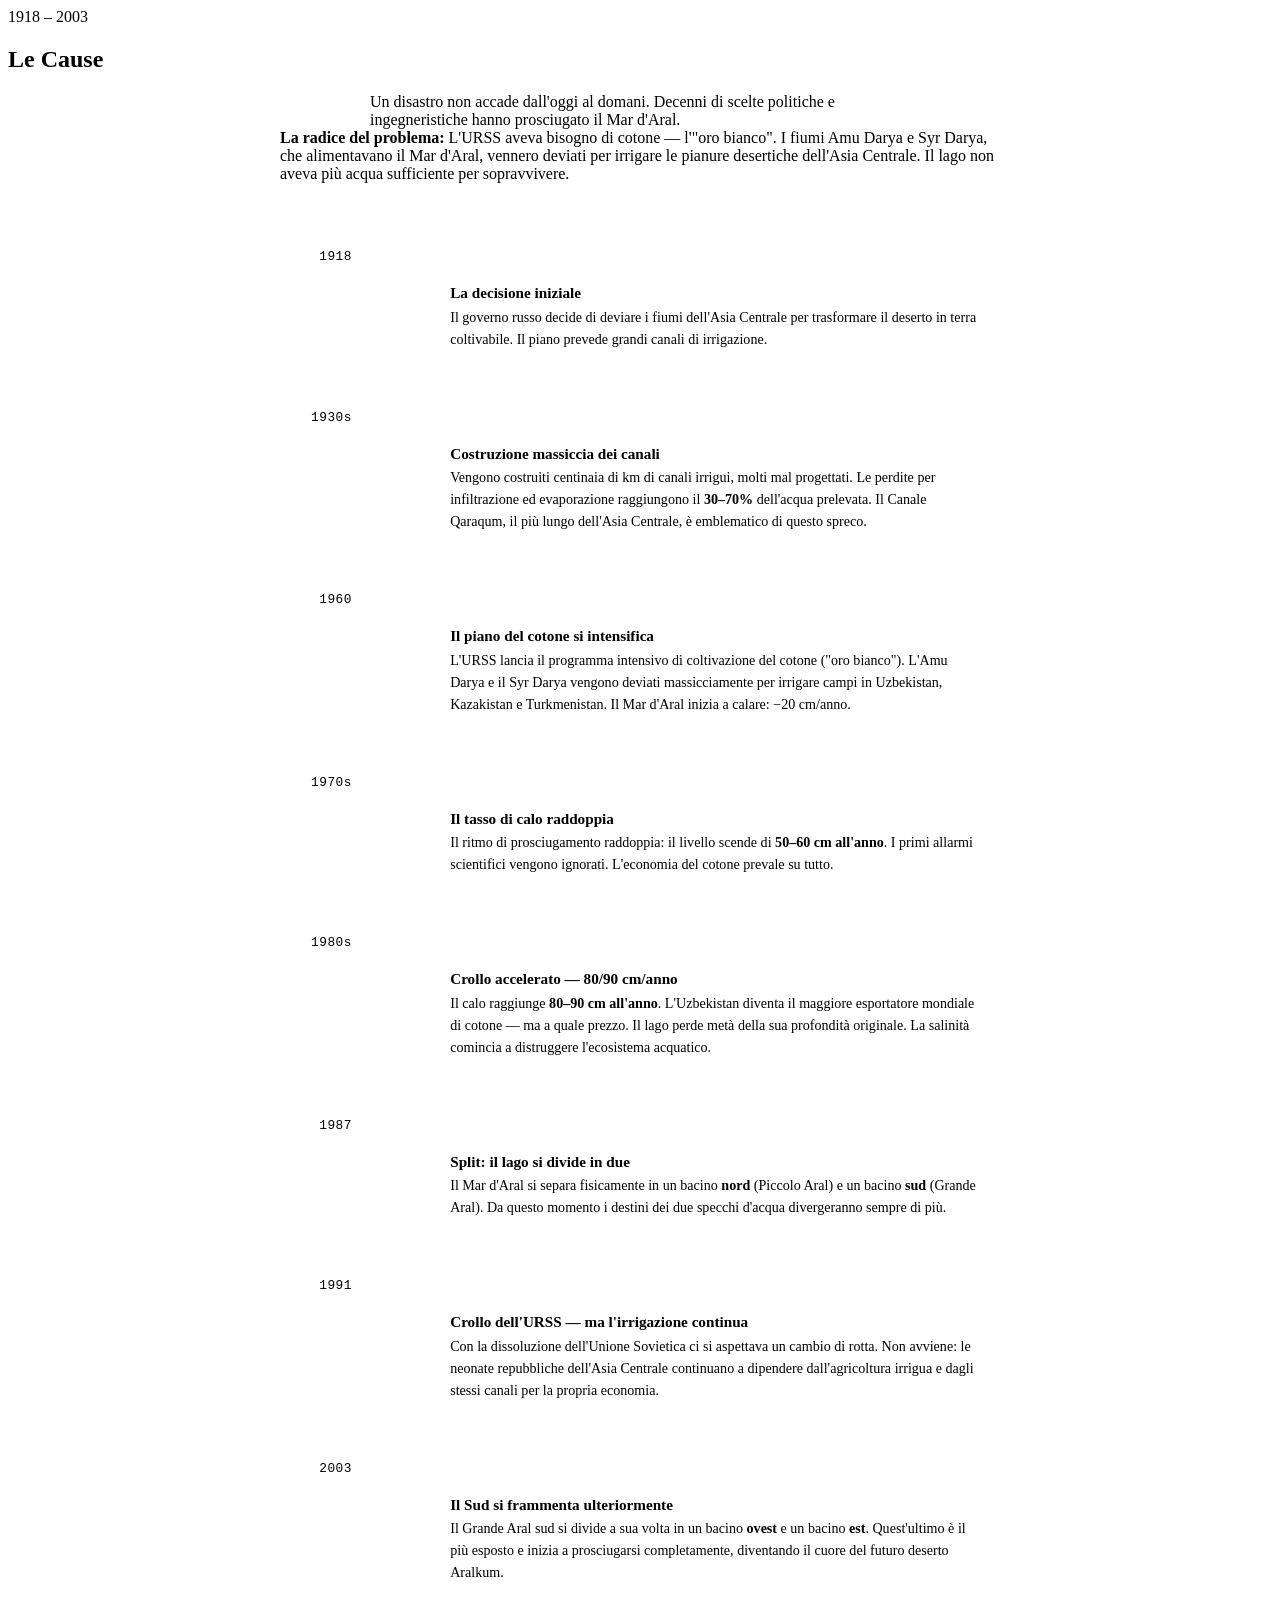
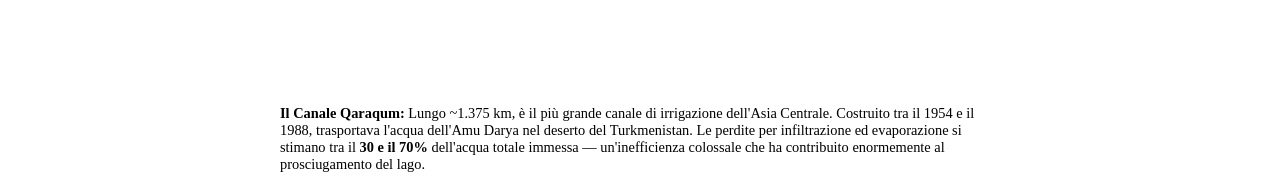
==== cause.html @ 6ca15c55 "Add files via upload" ====
<!DOCTYPE html>
<html lang="it">
<head>
  <meta charset="UTF-8" />
  <meta name="viewport" content="width=device-width, initial-scale=1.0" />
  <title>Cause — Mar d'Aral</title>
  <link rel="stylesheet" href="css/global.css" />
  <style>
    /* ===== VERTICAL TIMELINE ===== */
    .timeline-vert {
      position: relative;
      max-width: 720px;
      margin: 0 auto;
      padding: 1rem 0;
    }

    .timeline-vert::before {
      content: '';
      position: absolute;
      left: 80px;
      top: 0;
      bottom: 0;
      width: 2px;
      background: linear-gradient(to bottom, var(--water), var(--accent), var(--danger));
    }

    .tl-item {
      display: flex;
      gap: 2rem;
      margin-bottom: 2.5rem;
      position: relative;
    }

    .tl-year {
      flex-shrink: 0;
      width: 72px;
      text-align: right;
      font-family: 'DM Mono', monospace;
      font-size: 0.8rem;
      font-weight: 500;
      color: var(--accent);
      padding-top: 0.15rem;
      letter-spacing: 0.04em;
    }

    .tl-dot {
      flex-shrink: 0;
      width: 14px;
      height: 14px;
      border-radius: 50%;
      background: var(--accent);
      border: 2px solid var(--bg);
      margin-top: 0.2rem;
      position: relative;
      z-index: 1;
    }

    .tl-dot.danger { background: var(--danger); }
    .tl-dot.water { background: var(--water-light); }

    .tl-body {
      flex: 1;
      background: var(--surface);
      border: 1px solid rgba(255,255,255,0.06);
      border-radius: var(--radius);
      padding: 1rem 1.2rem;
    }

    .tl-body h4 {
      color: var(--text);
      margin-bottom: 0.3rem;
      font-size: 0.95rem;
    }

    .tl-body p {
      font-size: 0.88rem;
      color: var(--text-muted);
      margin: 0;
      line-height: 1.55;
    }

    @media (max-width: 600px) {
      .timeline-vert::before { left: 56px; }
      .tl-year { width: 48px; font-size: 0.72rem; }
    }
  </style>
</head>
<body>

<div id="navbar-placeholder"></div>

<main>
  <section class="page-hero">
    <div class="container">
      <span class="section-label">1918 – 2003</span>
      <h1>Le Cause</h1>
      <p class="muted" style="max-width:540px;margin:1rem auto 0">
        Un disastro non accade dall'oggi al domani. Decenni di scelte politiche e ingegneristiche
        hanno prosciugato il Mar d'Aral.
      </p>
    </div>
  </section>

  <section class="section">
    <div class="container">

      <div class="info-box fade-in" style="max-width:720px;margin:0 auto 3rem">
        <p style="margin:0">
          <strong style="color:var(--accent2)">La radice del problema:</strong>
          L'URSS aveva bisogno di cotone — l'"oro bianco". I fiumi Amu Darya e Syr Darya,
          che alimentavano il Mar d'Aral, vennero deviati per irrigare le pianure desertiche
          dell'Asia Centrale. Il lago non aveva più acqua sufficiente per sopravvivere.
        </p>
      </div>

      <div class="timeline-vert">

        <div class="tl-item fade-in">
          <div class="tl-year">1918</div>
          <div class="tl-dot water"></div>
          <div class="tl-body">
            <h4>La decisione iniziale</h4>
            <p>Il governo russo decide di deviare i fiumi dell'Asia Centrale per trasformare
            il deserto in terra coltivabile. Il piano prevede grandi canali di irrigazione.</p>
          </div>
        </div>

        <div class="tl-item fade-in">
          <div class="tl-year">1930s</div>
          <div class="tl-dot"></div>
          <div class="tl-body">
            <h4>Costruzione massiccia dei canali</h4>
            <p>Vengono costruiti centinaia di km di canali irrigui, molti mal progettati.
            Le perdite per infiltrazione ed evaporazione raggiungono il <strong>30–70%</strong> dell'acqua prelevata.
            Il Canale Qaraqum, il più lungo dell'Asia Centrale, è emblematico di questo spreco.</p>
          </div>
        </div>

        <div class="tl-item fade-in">
          <div class="tl-year">1960</div>
          <div class="tl-dot"></div>
          <div class="tl-body">
            <h4>Il piano del cotone si intensifica</h4>
            <p>L'URSS lancia il programma intensivo di coltivazione del cotone ("oro bianco").
            L'Amu Darya e il Syr Darya vengono deviati massicciamente per irrigare campi in Uzbekistan,
            Kazakistan e Turkmenistan. Il Mar d'Aral inizia a calare: −20 cm/anno.</p>
          </div>
        </div>

        <div class="tl-item fade-in">
          <div class="tl-year">1970s</div>
          <div class="tl-dot danger"></div>
          <div class="tl-body">
            <h4>Il tasso di calo raddoppia</h4>
            <p>Il ritmo di prosciugamento raddoppia: il livello scende di <strong>50–60 cm all'anno</strong>.
            I primi allarmi scientifici vengono ignorati. L'economia del cotone prevale su tutto.</p>
          </div>
        </div>

        <div class="tl-item fade-in">
          <div class="tl-year">1980s</div>
          <div class="tl-dot danger"></div>
          <div class="tl-body">
            <h4>Crollo accelerato — 80/90 cm/anno</h4>
            <p>Il calo raggiunge <strong>80–90 cm all'anno</strong>. L'Uzbekistan diventa il maggiore
            esportatore mondiale di cotone — ma a quale prezzo. Il lago perde metà della sua profondità originale.
            La salinità comincia a distruggere l'ecosistema acquatico.</p>
          </div>
        </div>

        <div class="tl-item fade-in">
          <div class="tl-year">1987</div>
          <div class="tl-dot danger"></div>
          <div class="tl-body">
            <h4>Split: il lago si divide in due</h4>
            <p>Il Mar d'Aral si separa fisicamente in un bacino <strong>nord</strong> (Piccolo Aral)
            e un bacino <strong>sud</strong> (Grande Aral). Da questo momento i destini dei due specchi
            d'acqua divergeranno sempre di più.</p>
          </div>
        </div>

        <div class="tl-item fade-in">
          <div class="tl-year">1991</div>
          <div class="tl-dot"></div>
          <div class="tl-body">
            <h4>Crollo dell'URSS — ma l'irrigazione continua</h4>
            <p>Con la dissoluzione dell'Unione Sovietica ci si aspettava un cambio di rotta.
            Non avviene: le neonate repubbliche dell'Asia Centrale continuano a dipendere dall'agricoltura
            irrigua e dagli stessi canali per la propria economia.</p>
          </div>
        </div>

        <div class="tl-item fade-in">
          <div class="tl-year">2003</div>
          <div class="tl-dot danger"></div>
          <div class="tl-body">
            <h4>Il Sud si frammenta ulteriormente</h4>
            <p>Il Grande Aral sud si divide a sua volta in un bacino <strong>ovest</strong>
            e un bacino <strong>est</strong>. Quest'ultimo è il più esposto e inizia a prosciugarsi
            completamente, diventando il cuore del futuro deserto Aralkum.</p>
          </div>
        </div>

      </div>

      <div class="info-box fade-in" style="max-width:720px;margin:3rem auto 0">
        <p style="margin:0;font-size:0.9rem">
          <strong style="color:var(--accent2)">Il Canale Qaraqum:</strong>
          Lungo ~1.375 km, è il più grande canale di irrigazione dell'Asia Centrale.
          Costruito tra il 1954 e il 1988, trasportava l'acqua dell'Amu Darya nel deserto del Turkmenistan.
          Le perdite per infiltrazione ed evaporazione si stimano tra il <strong>30 e il 70%</strong>
          dell'acqua totale immessa — un'inefficienza colossale che ha contribuito enormemente al prosciugamento del lago.
        </p>
      </div>

    </div>
  </section>
</main>

<div id="footer-placeholder"></div>
<script src="js/nav.js"></script>
</body>
</html>
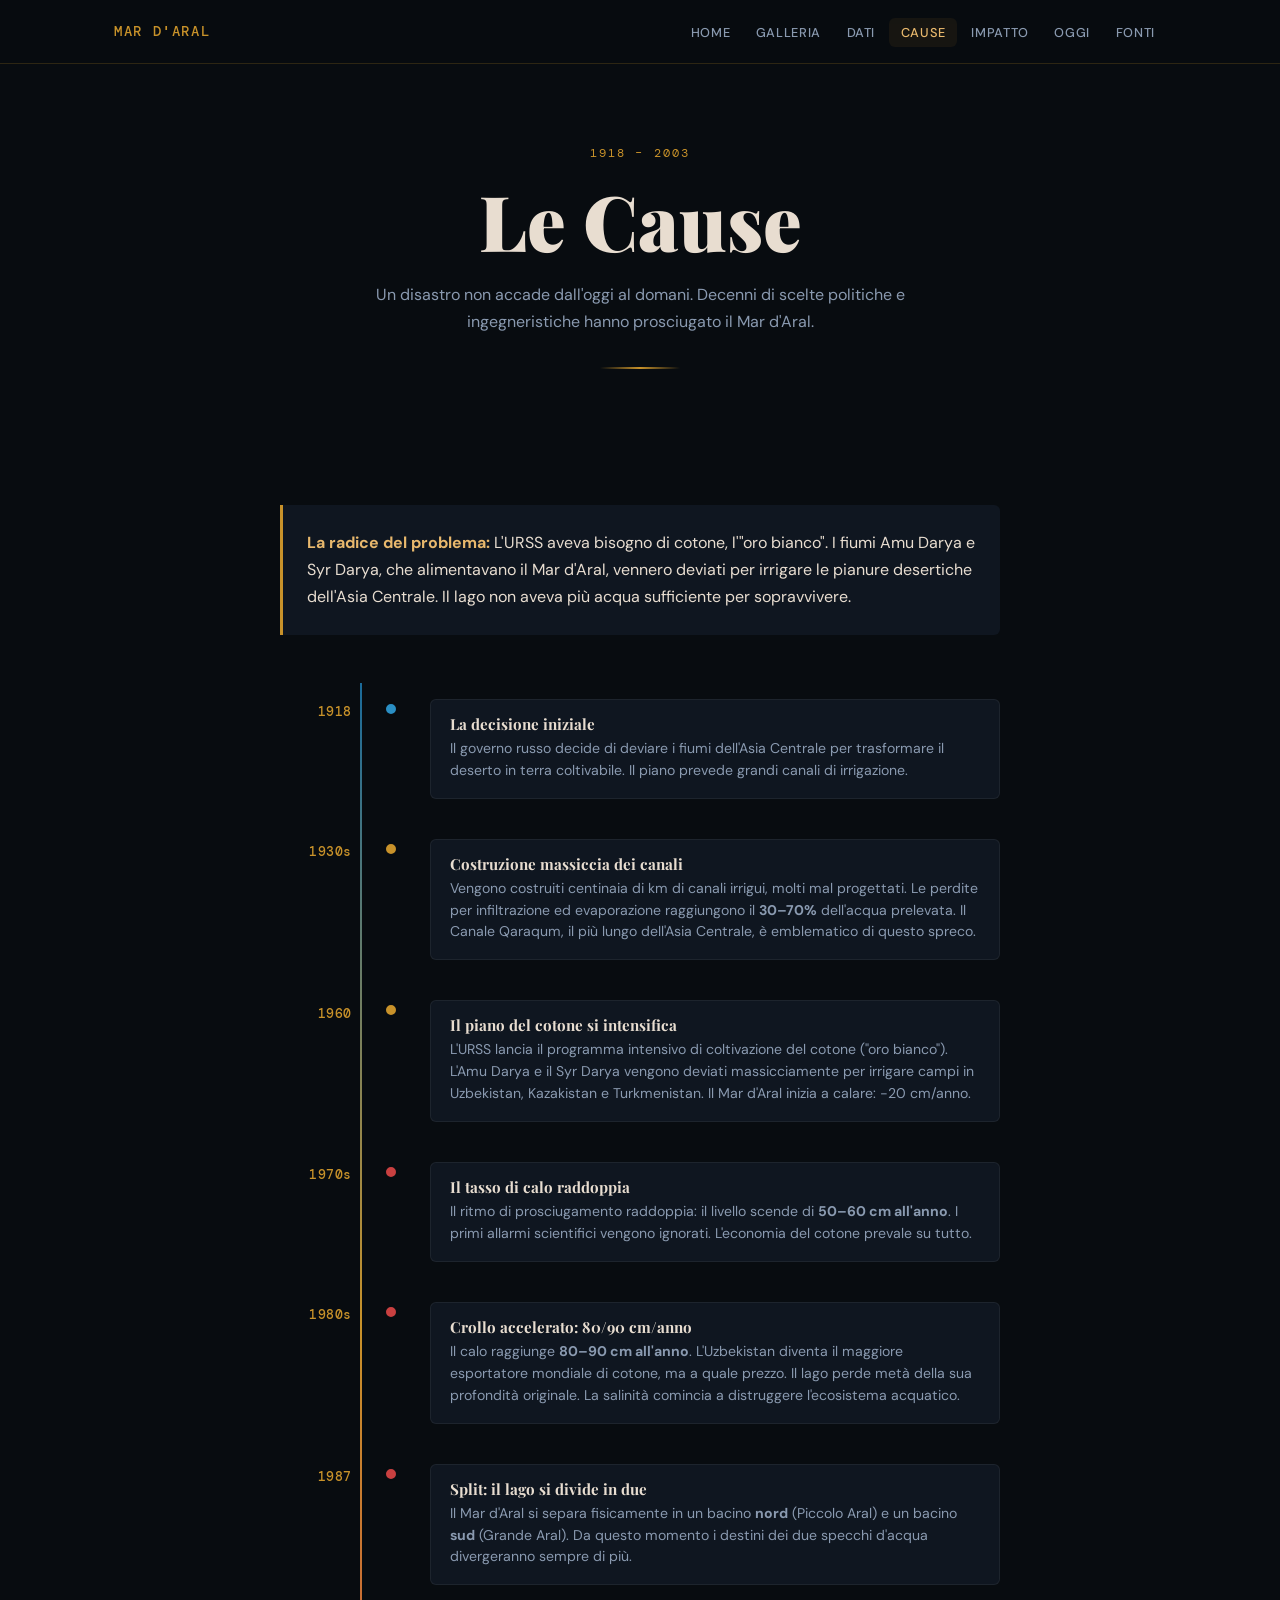
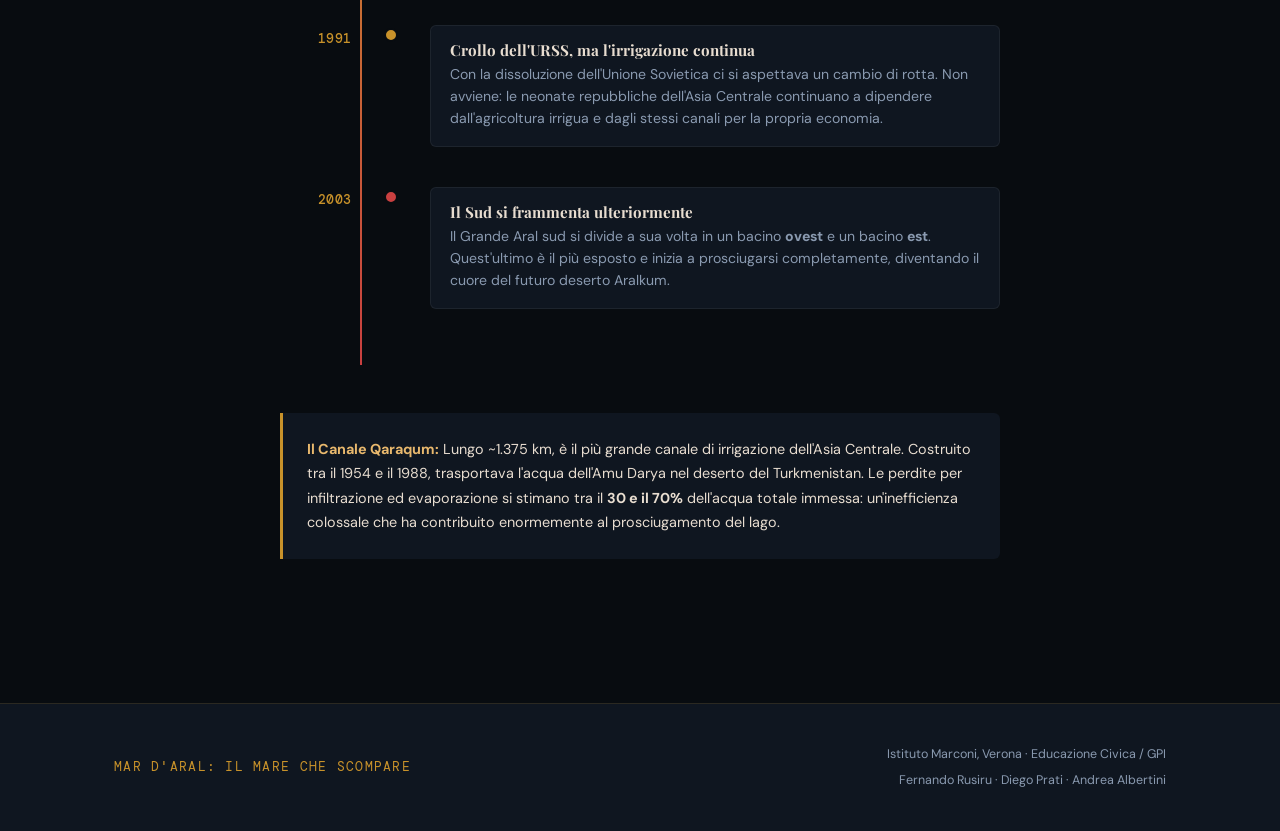
==== commit 37e4db7d: "major changes" ====
--- a/cause.html
+++ b/cause.html
@@ -3,7 +3,7 @@
 <head>
   <meta charset="UTF-8" />
   <meta name="viewport" content="width=device-width, initial-scale=1.0" />
-  <title>Cause — Mar d'Aral</title>
+  <title>Cause | Mar d'Aral</title>
   <link rel="stylesheet" href="css/global.css" />
   <style>
     /* ===== VERTICAL TIMELINE ===== */
@@ -107,7 +107,7 @@
       <div class="info-box fade-in" style="max-width:720px;margin:0 auto 3rem">
         <p style="margin:0">
           <strong style="color:var(--accent2)">La radice del problema:</strong>
-          L'URSS aveva bisogno di cotone — l'"oro bianco". I fiumi Amu Darya e Syr Darya,
+          L'URSS aveva bisogno di cotone, l'"oro bianco". I fiumi Amu Darya e Syr Darya,
           che alimentavano il Mar d'Aral, vennero deviati per irrigare le pianure desertiche
           dell'Asia Centrale. Il lago non aveva più acqua sufficiente per sopravvivere.
         </p>
@@ -161,9 +161,9 @@
           <div class="tl-year">1980s</div>
           <div class="tl-dot danger"></div>
           <div class="tl-body">
-            <h4>Crollo accelerato — 80/90 cm/anno</h4>
+            <h4>Crollo accelerato: 80/90 cm/anno</h4>
             <p>Il calo raggiunge <strong>80–90 cm all'anno</strong>. L'Uzbekistan diventa il maggiore
-            esportatore mondiale di cotone — ma a quale prezzo. Il lago perde metà della sua profondità originale.
+            esportatore mondiale di cotone, ma a quale prezzo. Il lago perde metà della sua profondità originale.
             La salinità comincia a distruggere l'ecosistema acquatico.</p>
           </div>
         </div>
@@ -183,7 +183,7 @@
           <div class="tl-year">1991</div>
           <div class="tl-dot"></div>
           <div class="tl-body">
-            <h4>Crollo dell'URSS — ma l'irrigazione continua</h4>
+            <h4>Crollo dell'URSS, ma l'irrigazione continua</h4>
             <p>Con la dissoluzione dell'Unione Sovietica ci si aspettava un cambio di rotta.
             Non avviene: le neonate repubbliche dell'Asia Centrale continuano a dipendere dall'agricoltura
             irrigua e dagli stessi canali per la propria economia.</p>
@@ -209,7 +209,7 @@
           Lungo ~1.375 km, è il più grande canale di irrigazione dell'Asia Centrale.
           Costruito tra il 1954 e il 1988, trasportava l'acqua dell'Amu Darya nel deserto del Turkmenistan.
           Le perdite per infiltrazione ed evaporazione si stimano tra il <strong>30 e il 70%</strong>
-          dell'acqua totale immessa — un'inefficienza colossale che ha contribuito enormemente al prosciugamento del lago.
+          dell'acqua totale immessa: un'inefficienza colossale che ha contribuito enormemente al prosciugamento del lago.
         </p>
       </div>
 
--- a/css/global.css
+++ b/css/global.css
@@ -0,0 +1,431 @@
+@import url('https://fonts.googleapis.com/css2?family=Playfair+Display:ital,wght@0,400;0,700;0,900;1,400;1,700&family=DM+Sans:wght@300;400;500;600&family=DM+Mono:wght@400;500&display=swap');
+
+/* ===================== VARIABLES ===================== */
+:root {
+  --bg: #080c10;
+  --surface: #0f1620;
+  --surface2: #162030;
+  --accent: #c8922a;
+  --accent2: #e8b86d;
+  --water: #1a6b9a;
+  --water-light: #2a8fc4;
+  --text: #e8ddd0;
+  --text-muted: #8a9ab0;
+  --danger: #c94040;
+  --sand: #d4b483;
+
+  --nav-height: 64px;
+  --max-w: 1100px;
+  --radius: 6px;
+  --transition: 0.3s ease;
+}
+
+/* ===================== RESET ===================== */
+*, *::before, *::after {
+  box-sizing: border-box;
+  margin: 0;
+  padding: 0;
+}
+
+html {
+  scroll-behavior: smooth;
+}
+
+body {
+  background: var(--bg);
+  color: var(--text);
+  font-family: 'DM Sans', sans-serif;
+  font-size: 16px;
+  line-height: 1.7;
+  min-height: 100vh;
+}
+
+img {
+  max-width: 100%;
+  display: block;
+}
+
+a {
+  color: var(--accent2);
+  text-decoration: none;
+  transition: color var(--transition);
+}
+
+a:hover {
+  color: var(--accent);
+}
+
+/* ===================== TYPOGRAPHY ===================== */
+h1, h2, h3, h4 {
+  font-family: 'Playfair Display', serif;
+  line-height: 1.15;
+  color: var(--text);
+}
+
+h1 { font-size: clamp(2.4rem, 6vw, 5rem); font-weight: 900; }
+h2 { font-size: clamp(1.8rem, 4vw, 3rem); font-weight: 700; }
+h3 { font-size: clamp(1.2rem, 2.5vw, 1.8rem); font-weight: 700; }
+h4 { font-size: 1.1rem; font-weight: 700; }
+
+p { margin-bottom: 1em; }
+
+.mono {
+  font-family: 'DM Mono', monospace;
+}
+
+.accent { color: var(--accent); }
+.accent2 { color: var(--accent2); }
+.water-color { color: var(--water-light); }
+.muted { color: var(--text-muted); }
+.danger-color { color: var(--danger); }
+
+/* ===================== LAYOUT ===================== */
+.container {
+  max-width: var(--max-w);
+  margin: 0 auto;
+  padding: 0 1.5rem;
+}
+
+.section {
+  padding: 5rem 0;
+}
+
+.section--tight {
+  padding: 3rem 0;
+}
+
+/* ===================== NAVBAR ===================== */
+#navbar-placeholder nav,
+nav.site-nav {
+  position: fixed;
+  top: 0;
+  left: 0;
+  right: 0;
+  z-index: 1000;
+  height: var(--nav-height);
+  background: rgba(8, 12, 16, 0.85);
+  backdrop-filter: blur(16px);
+  -webkit-backdrop-filter: blur(16px);
+  border-bottom: 1px solid rgba(200, 146, 42, 0.2);
+  display: flex;
+  align-items: center;
+}
+
+.nav-inner {
+  display: flex;
+  align-items: center;
+  justify-content: space-between;
+  width: 100%;
+  max-width: var(--max-w);
+  margin: 0 auto;
+  padding: 0 1.5rem;
+}
+
+.nav-logo {
+  font-family: 'DM Mono', monospace;
+  font-size: 0.85rem;
+  font-weight: 500;
+  color: var(--accent);
+  letter-spacing: 0.12em;
+  text-transform: uppercase;
+  text-decoration: none;
+}
+
+.nav-logo:hover {
+  color: var(--accent2);
+}
+
+.nav-links {
+  display: flex;
+  align-items: center;
+  gap: 0.2rem;
+  list-style: none;
+}
+
+.nav-links a {
+  font-size: 0.8rem;
+  font-weight: 500;
+  color: var(--text-muted);
+  letter-spacing: 0.05em;
+  text-transform: uppercase;
+  padding: 0.4rem 0.7rem;
+  border-radius: var(--radius);
+  transition: color var(--transition), background var(--transition);
+  text-decoration: none;
+}
+
+.nav-links a:hover,
+.nav-links a.active {
+  color: var(--accent2);
+  background: rgba(200, 146, 42, 0.08);
+}
+
+/* Hamburger */
+.nav-toggle {
+  display: none;
+  flex-direction: column;
+  gap: 5px;
+  cursor: pointer;
+  background: none;
+  border: none;
+  padding: 4px;
+}
+
+.nav-toggle span {
+  display: block;
+  width: 22px;
+  height: 2px;
+  background: var(--text-muted);
+  border-radius: 2px;
+  transition: var(--transition);
+}
+
+@media (max-width: 768px) {
+  .nav-toggle { display: flex; }
+
+  .nav-links {
+    display: none;
+    flex-direction: column;
+    gap: 0;
+    position: absolute;
+    top: var(--nav-height);
+    left: 0;
+    right: 0;
+    background: rgba(8, 12, 16, 0.97);
+    border-bottom: 1px solid rgba(200, 146, 42, 0.2);
+    padding: 1rem 1.5rem;
+  }
+
+  .nav-links.open {
+    display: flex;
+  }
+
+  .nav-links a {
+    padding: 0.6rem 0.5rem;
+    font-size: 0.9rem;
+    border-bottom: 1px solid rgba(255,255,255,0.05);
+  }
+}
+
+/* ===================== FOOTER ===================== */
+footer.site-footer {
+  background: var(--surface);
+  border-top: 1px solid rgba(200, 146, 42, 0.15);
+  padding: 2.5rem 0;
+  margin-top: 4rem;
+}
+
+.footer-inner {
+  max-width: var(--max-w);
+  margin: 0 auto;
+  padding: 0 1.5rem;
+  display: flex;
+  align-items: center;
+  justify-content: space-between;
+  gap: 1rem;
+  flex-wrap: wrap;
+}
+
+.footer-brand {
+  font-family: 'DM Mono', monospace;
+  font-size: 0.8rem;
+  color: var(--accent);
+  letter-spacing: 0.1em;
+  text-transform: uppercase;
+}
+
+.footer-info {
+  font-size: 0.78rem;
+  color: var(--text-muted);
+  text-align: right;
+}
+
+.footer-info span {
+  display: block;
+}
+
+/* ===================== COMPONENTS ===================== */
+
+/* Stat cards */
+.stat-card {
+  background: var(--surface);
+  border: 1px solid rgba(200, 146, 42, 0.2);
+  border-radius: var(--radius);
+  padding: 2rem 1.5rem;
+  text-align: center;
+  transition: border-color var(--transition), transform var(--transition);
+}
+
+.stat-card:hover {
+  border-color: rgba(200, 146, 42, 0.5);
+  transform: translateY(-3px);
+}
+
+.stat-card .stat-number {
+  font-family: 'Playfair Display', serif;
+  font-size: clamp(2.5rem, 5vw, 4rem);
+  font-weight: 900;
+  color: var(--accent);
+  line-height: 1;
+  display: block;
+}
+
+.stat-card .stat-label {
+  font-size: 0.85rem;
+  color: var(--text-muted);
+  text-transform: uppercase;
+  letter-spacing: 0.08em;
+  margin-top: 0.4rem;
+  display: block;
+}
+
+.stat-card .stat-sub {
+  font-size: 0.8rem;
+  color: var(--text-muted);
+  margin-top: 0.5rem;
+}
+
+/* Section header */
+.section-label {
+  font-family: 'DM Mono', monospace;
+  font-size: 0.72rem;
+  letter-spacing: 0.18em;
+  text-transform: uppercase;
+  color: var(--accent);
+  display: block;
+  margin-bottom: 0.8rem;
+}
+
+/* Divider */
+.divider {
+  width: 60px;
+  height: 2px;
+  background: linear-gradient(90deg, var(--accent), transparent);
+  margin: 1.5rem 0;
+}
+
+/* Button */
+.btn {
+  display: inline-flex;
+  align-items: center;
+  gap: 0.5rem;
+  padding: 0.85rem 2rem;
+  border-radius: var(--radius);
+  font-size: 0.85rem;
+  font-weight: 600;
+  letter-spacing: 0.06em;
+  text-transform: uppercase;
+  cursor: pointer;
+  transition: all var(--transition);
+  text-decoration: none;
+  border: none;
+}
+
+.btn--primary {
+  background: var(--accent);
+  color: #080c10;
+}
+
+.btn--primary:hover {
+  background: var(--accent2);
+  color: #080c10;
+  transform: translateY(-2px);
+  box-shadow: 0 8px 24px rgba(200, 146, 42, 0.35);
+}
+
+.btn--outline {
+  background: transparent;
+  color: var(--accent2);
+  border: 1px solid rgba(200, 146, 42, 0.4);
+}
+
+.btn--outline:hover {
+  background: rgba(200, 146, 42, 0.08);
+  border-color: var(--accent);
+  color: var(--accent);
+  transform: translateY(-2px);
+}
+
+/* Info box */
+.info-box {
+  background: var(--surface);
+  border-left: 3px solid var(--accent);
+  border-radius: 0 var(--radius) var(--radius) 0;
+  padding: 1.5rem;
+  margin: 1.5rem 0;
+}
+
+.info-box p:last-child {
+  margin-bottom: 0;
+}
+
+/* Grid helpers */
+.grid-3 {
+  display: grid;
+  grid-template-columns: repeat(3, 1fr);
+  gap: 1.5rem;
+}
+
+.grid-2 {
+  display: grid;
+  grid-template-columns: repeat(2, 1fr);
+  gap: 2rem;
+}
+
+@media (max-width: 900px) {
+  .grid-3 { grid-template-columns: repeat(2, 1fr); }
+}
+
+@media (max-width: 600px) {
+  .grid-3, .grid-2 { grid-template-columns: 1fr; }
+}
+
+/* ===================== SCROLL ANIMATIONS ===================== */
+.fade-in {
+  opacity: 0;
+  transform: translateY(24px);
+  transition: opacity 0.7s ease, transform 0.7s ease;
+}
+
+.fade-in.visible {
+  opacity: 1;
+  transform: none;
+}
+
+.fade-in-left {
+  opacity: 0;
+  transform: translateX(-24px);
+  transition: opacity 0.7s ease, transform 0.7s ease;
+}
+
+.fade-in-left.visible {
+  opacity: 1;
+  transform: none;
+}
+
+/* Staggered delays */
+.delay-1 { transition-delay: 0.1s; }
+.delay-2 { transition-delay: 0.2s; }
+.delay-3 { transition-delay: 0.3s; }
+.delay-4 { transition-delay: 0.4s; }
+
+/* Page content offset for fixed nav */
+main {
+  padding-top: var(--nav-height);
+}
+
+/* Page title section */
+.page-hero {
+  padding: 5rem 0 3.5rem;
+  text-align: center;
+  position: relative;
+}
+
+.page-hero::after {
+  content: '';
+  display: block;
+  width: 80px;
+  height: 2px;
+  background: linear-gradient(90deg, transparent, var(--accent), transparent);
+  margin: 2rem auto 0;
+}
